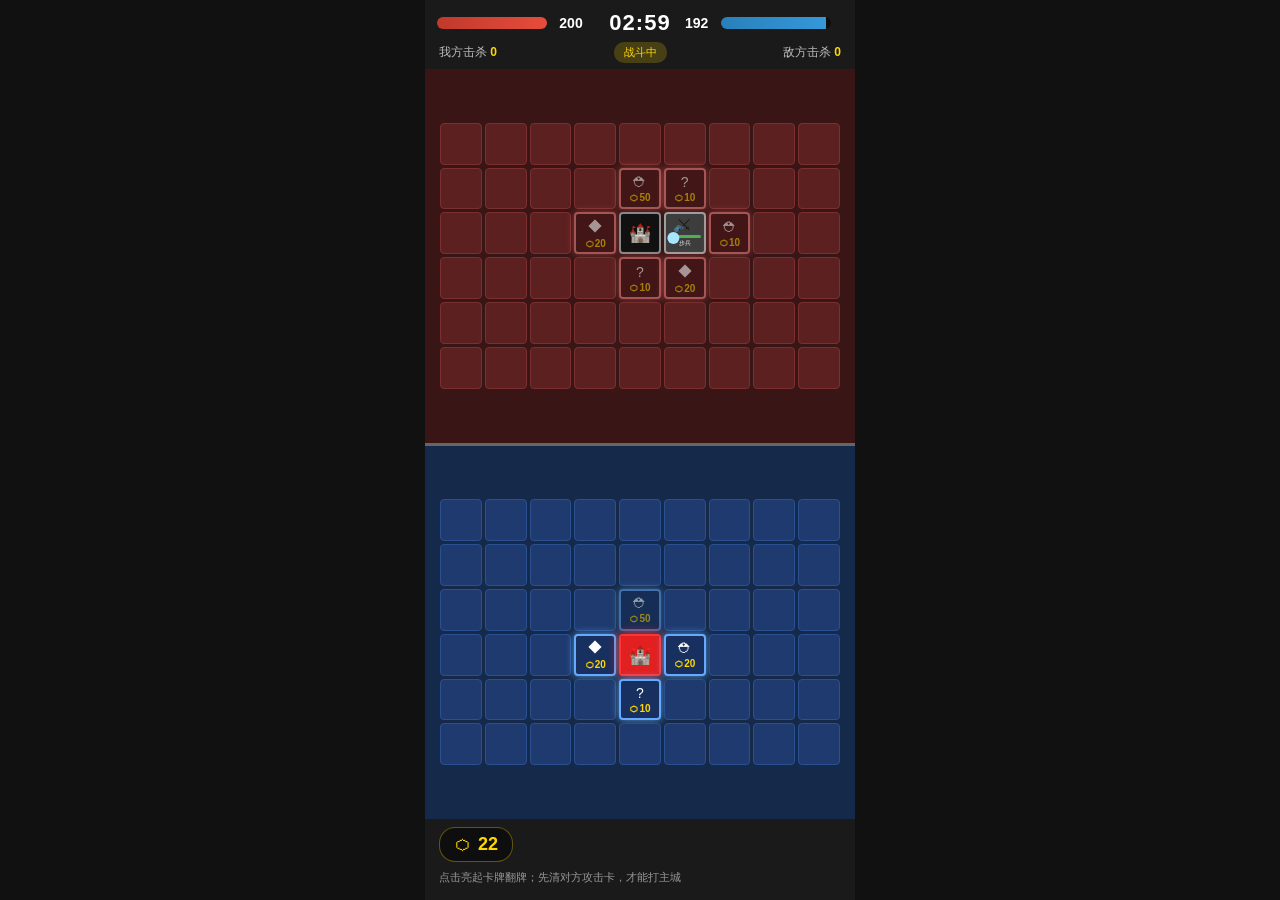
==== battle.html @ 393ea481 "Add files via upload" ====
<!DOCTYPE html>
<html lang="zh-CN">
<head>
  <meta charset="UTF-8">
  <meta name="viewport" content="width=device-width, initial-scale=1.0, maximum-scale=1.0, user-scalable=no">
  <title>代号x — 局内对战</title>
  <link rel="stylesheet" href="style.css">
</head>
<body>
  <div id="game-container">
    <canvas id="fx-canvas"></canvas>

    <header class="top-bar">
      <div class="city-hp enemy">
        <div class="hp-fill-wrap"><div class="hp-fill enemy-hp" id="enemy-hp-fill"></div></div>
        <span class="hp-num" id="enemy-hp-text">200</span>
      </div>
      <div class="timer" id="timer">03:00</div>
      <div class="city-hp player">
        <div class="hp-fill-wrap"><div class="hp-fill player-hp" id="player-hp-fill"></div></div>
        <span class="hp-num" id="player-hp-text">200</span>
      </div>
    </header>

    <div class="kill-bar">
      <span>我方击杀 <strong id="player-kills">0</strong></span>
      <span id="battle-status" class="status-badge">战斗中</span>
      <span>敌方击杀 <strong id="enemy-kills">0</strong></span>
    </div>

    <main class="battlefield">
      <div class="zone enemy-zone">
        <div class="board enemy-board" id="enemy-board"></div>
      </div>
      <div class="mid-line"></div>
      <div class="zone player-zone">
        <div class="board player-board" id="player-board"></div>
      </div>
    </main>

    <footer class="bottom-bar">
      <div class="gold-pill">
        <span class="coin">⬡</span>
        <strong id="player-gold">20</strong>
      </div>
      <p class="hint" id="hint">开局即战斗：双方同时翻牌，英雄自动进攻</p>
    </footer>

    <div class="overlay hidden" id="overlay">
      <div class="modal">
        <h2 id="result-title">胜利！</h2>
        <p id="result-desc"></p>
        <div class="modal-actions">
          <button id="restart-btn">再来一局</button>
          <a class="btn-link" href="index.html">调整卡组</a>
        </div>
      </div>
    </div>
  </div>

  <script src="battle-config.js"></script>
  <script src="battle-rules.js"></script>
  <script src="game.js"></script>
</body>
</html>
---- style.css ----
* {
  box-sizing: border-box;
  margin: 0;
  padding: 0;
  -webkit-tap-highlight-color: transparent;
}

body {
  font-family: "PingFang SC", "Microsoft YaHei", sans-serif;
  background: #111;
  min-height: 100vh;
  display: flex;
  justify-content: center;
  align-items: center;
  overflow: hidden;
}

#game-container {
  position: relative;
  width: min(100vw, 430px);
  height: 100vh;
  max-height: 900px;
  background: #1a1a1a;
  display: flex;
  flex-direction: column;
  overflow: hidden;
}

#fx-canvas {
  position: absolute;
  inset: 0;
  pointer-events: none;
  z-index: 20;
}

.top-bar {
  display: grid;
  grid-template-columns: 1fr auto 1fr;
  align-items: center;
  gap: 8px;
  padding: 10px 12px 6px;
  z-index: 5;
}

.city-hp {
  display: flex;
  align-items: center;
  gap: 6px;
}

.city-hp.enemy { justify-content: flex-start; }
.city-hp.player { justify-content: flex-end; flex-direction: row-reverse; }

.hp-fill-wrap {
  flex: 1;
  max-width: 110px;
  height: 12px;
  background: rgba(0, 0, 0, 0.5);
  border-radius: 6px;
  overflow: hidden;
}

.hp-fill {
  height: 100%;
  width: 100%;
  transition: width 0.25s ease;
}

.enemy-hp { background: linear-gradient(90deg, #c0392b, #e74c3c); }
.player-hp { background: linear-gradient(90deg, #2980b9, #3498db); }

.hp-num {
  font-size: 14px;
  font-weight: 700;
  color: #fff;
  min-width: 36px;
  text-align: center;
}

.timer {
  font-size: 22px;
  font-weight: 700;
  color: #fff;
  letter-spacing: 1px;
}

.kill-bar {
  display: flex;
  justify-content: space-between;
  align-items: center;
  padding: 0 14px 6px;
  font-size: 12px;
  color: #bbb;
  z-index: 5;
}

.kill-bar strong { color: #ffd700; }

.turn-badge,
.status-badge {
  background: rgba(255, 215, 0, 0.2);
  color: #ffd700;
  padding: 3px 10px;
  border-radius: 10px;
  font-size: 11px;
}

.battlefield {
  flex: 1;
  display: flex;
  flex-direction: column;
  min-height: 0;
  z-index: 5;
}

.zone {
  flex: 1;
  display: flex;
  align-items: center;
  justify-content: center;
  padding: 2px 6px;
  min-height: 0;
}

.enemy-zone { background: #3a1515; }
.player-zone { background: #152a4a; }

.mid-line {
  height: 3px;
  background: #666;
  flex-shrink: 0;
}

.board {
  display: grid;
  grid-template-columns: repeat(9, 1fr);
  gap: 3px;
  width: 100%;
  max-width: 400px;
}

.card {
  aspect-ratio: 1;
  border-radius: 4px;
  position: relative;
  user-select: none;
  font-size: 9px;
  overflow: hidden;
}

.card.enemy-side.hidden-card {
  background: #5c2020;
  border: 1px solid #7a3030;
}

.card.player-side.hidden-card {
  background: #1e3a6e;
  border: 1px solid #2a5090;
}

.card.main-city {
  position: relative;
  overflow: hidden;
  background: #111;
  border: 2px solid #888;
  display: flex;
  align-items: center;
  justify-content: center;
}

.card.main-city .city-icon {
  position: relative;
  z-index: 1;
  font-size: 18px;
  color: #fff;
}

.card.main-city.city-hit-flash {
  animation: city-hit-shake 0.5s ease;
  border-color: #ff3333 !important;
  box-shadow: 0 0 12px rgba(255, 40, 40, 0.85);
}

.card.main-city.city-hit-flash::before {
  content: '';
  position: absolute;
  inset: 0;
  z-index: 0;
  background: rgba(255, 35, 35, 0.88);
  animation: city-hit-red 0.5s ease;
  pointer-events: none;
}

.card.main-city.city-hit-flash .city-icon {
  animation: city-icon-flash 0.5s ease;
}

.card.damage-flash { animation: flash 0.25s ease; }

@keyframes city-hit-red {
  0% { opacity: 1; background: rgba(255, 50, 50, 0.95); }
  35% { opacity: 0.85; background: rgba(220, 20, 20, 0.9); }
  100% { opacity: 0; }
}

@keyframes city-hit-shake {
  0%, 100% { transform: scale(1); }
  20% { transform: scale(1.08); }
  40% { transform: scale(0.96); }
  60% { transform: scale(1.04); }
}

@keyframes city-icon-flash {
  0% { filter: brightness(2) drop-shadow(0 0 4px #ff8888); }
  100% { filter: none; }
}

.card.flippable { cursor: pointer; animation: glow 1.2s ease-in-out infinite; }
.card.enemy-side.flippable { box-shadow: 0 0 8px rgba(255, 120, 120, 0.7); border-color: #ff8888; }
.card.player-side.flippable { box-shadow: 0 0 8px rgba(100, 180, 255, 0.8); border-color: #66aaff; }
.card.disabled-flip { opacity: 0.55; cursor: not-allowed; animation: none; }

.card.preview-card {
  display: flex;
  flex-direction: column;
  align-items: center;
  justify-content: center;
  gap: 2px;
  border: 2px solid rgba(255, 215, 0, 0.5);
}

.card.preview-card.enemy-side { background: #4a1818; }
.card.preview-card.player-side { background: #183060; }

.preview-icon { font-size: 14px; color: #fff; }
.preview-cost { font-size: 10px; font-weight: 700; color: #ffd700; }

.card.hero-card {
  display: flex;
  flex-direction: column;
  align-items: center;
  justify-content: center;
  border: 2px solid;
  padding: 1px;
}

.card.hero-card.quality-common { border-color: #9e9e9e; background: #3d3d3d; }
.card.hero-card.quality-rare { border-color: #42a5f5; background: #1a3355; }
.card.hero-card.quality-epic { border-color: #ab47bc; background: #3a1f45; }
.card.hero-card.quality-legendary { border-color: #ffb300; background: #4a3510; }

.hero-icon { font-size: 13px; }
.hero-hp-bar {
  width: 90%;
  height: 3px;
  background: rgba(0, 0, 0, 0.5);
  border-radius: 2px;
  margin-top: 2px;
  overflow: hidden;
}
.hero-hp-fill { height: 100%; background: #4caf50; transition: width 0.15s; }
.hero-label { font-size: 7px; color: #eee; transform: scale(0.9); white-space: nowrap; }

.card.resource-card {
  background: #2d4a22;
  border: 2px solid #7cb342;
  display: flex;
  align-items: center;
  justify-content: center;
  font-size: 16px;
}

.card.grave-card {
  background: rgba(0, 0, 0, 0.35);
  border: 1px dashed #555;
  display: flex;
  align-items: center;
  justify-content: center;
  color: #666;
  font-size: 12px;
}

@keyframes glow {
  0%, 100% { filter: brightness(1); }
  50% { filter: brightness(1.25); }
}

@keyframes flash {
  0% { filter: brightness(2); }
  100% { filter: brightness(1); }
}

.bottom-bar { padding: 8px 14px 14px; z-index: 5; }

.gold-pill {
  display: inline-flex;
  align-items: center;
  gap: 6px;
  background: rgba(0, 0, 0, 0.45);
  border: 1px solid rgba(255, 215, 0, 0.35);
  border-radius: 16px;
  padding: 6px 14px;
  color: #ffd700;
  font-size: 18px;
}

.hint {
  margin-top: 8px;
  font-size: 11px;
  color: rgba(255, 255, 255, 0.55);
  line-height: 1.45;
}

.overlay {
  position: absolute;
  inset: 0;
  background: rgba(0, 0, 0, 0.78);
  display: flex;
  align-items: center;
  justify-content: center;
  z-index: 100;
}

.overlay.hidden { display: none; }

.modal {
  background: #1e2a45;
  border: 2px solid rgba(255, 255, 255, 0.2);
  border-radius: 16px;
  padding: 28px 24px;
  text-align: center;
  max-width: 300px;
}

.modal h2 { color: #ffd700; margin-bottom: 10px; font-size: 24px; }
.modal p { color: #bbb; margin-bottom: 20px; font-size: 13px; line-height: 1.5; }

#restart-btn {
  background: linear-gradient(180deg, #4488ff, #2266cc);
  color: #fff;
  border: none;
  padding: 10px 28px;
  border-radius: 20px;
  font-size: 15px;
  cursor: pointer;
}

#restart-btn:active { transform: scale(0.97); }

.modal-actions {
  display: flex;
  flex-direction: column;
  gap: 10px;
  align-items: center;
}

.btn-link {
  color: #8ab4ff;
  font-size: 14px;
  text-decoration: none;
}
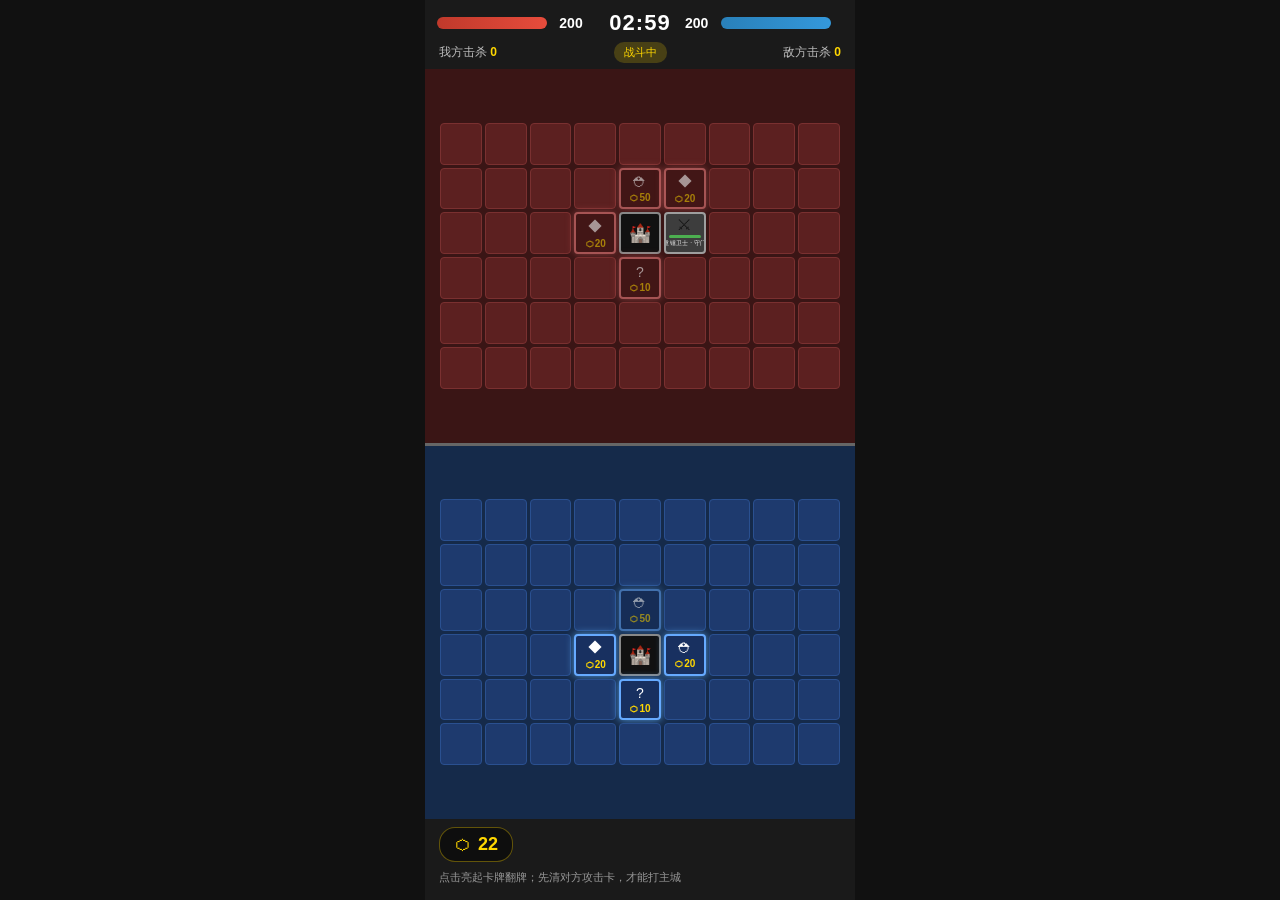
==== commit 66bb11f6: "Redesign skills for flip-card archetypes (清场/守门/破城/节奏) - Reduce to 3 skill slots per hero: normal L1" ====
--- a/battle.html
+++ b/battle.html
@@ -59,6 +59,10 @@
   </div>
 
   <script src="battle-config.js"></script>
+  <script src="heroes-config.js"></script>
+  <script src="hero-level-config.js"></script>
+  <script src="battle-skill-runtime.js"></script>
+  <script src="skill-config.js"></script>
   <script src="battle-rules.js"></script>
   <script src="game.js"></script>
 </body>
